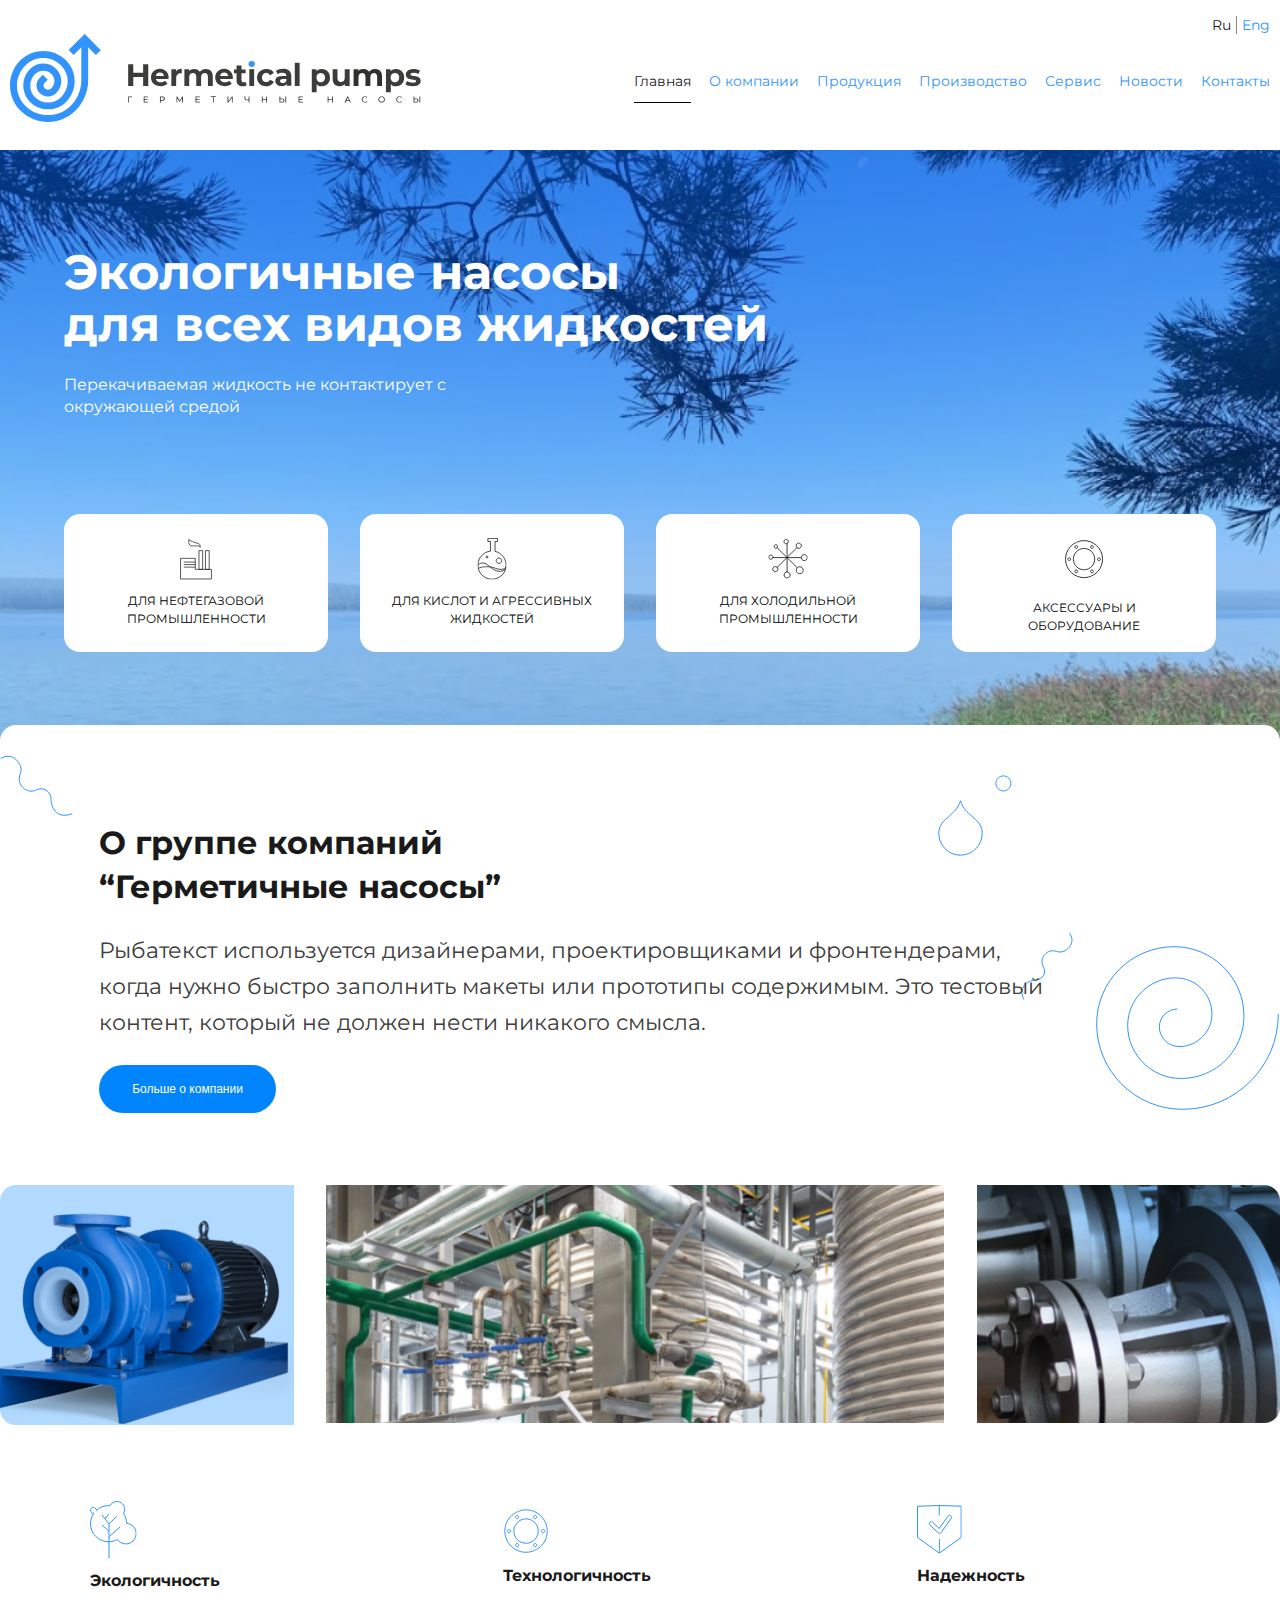
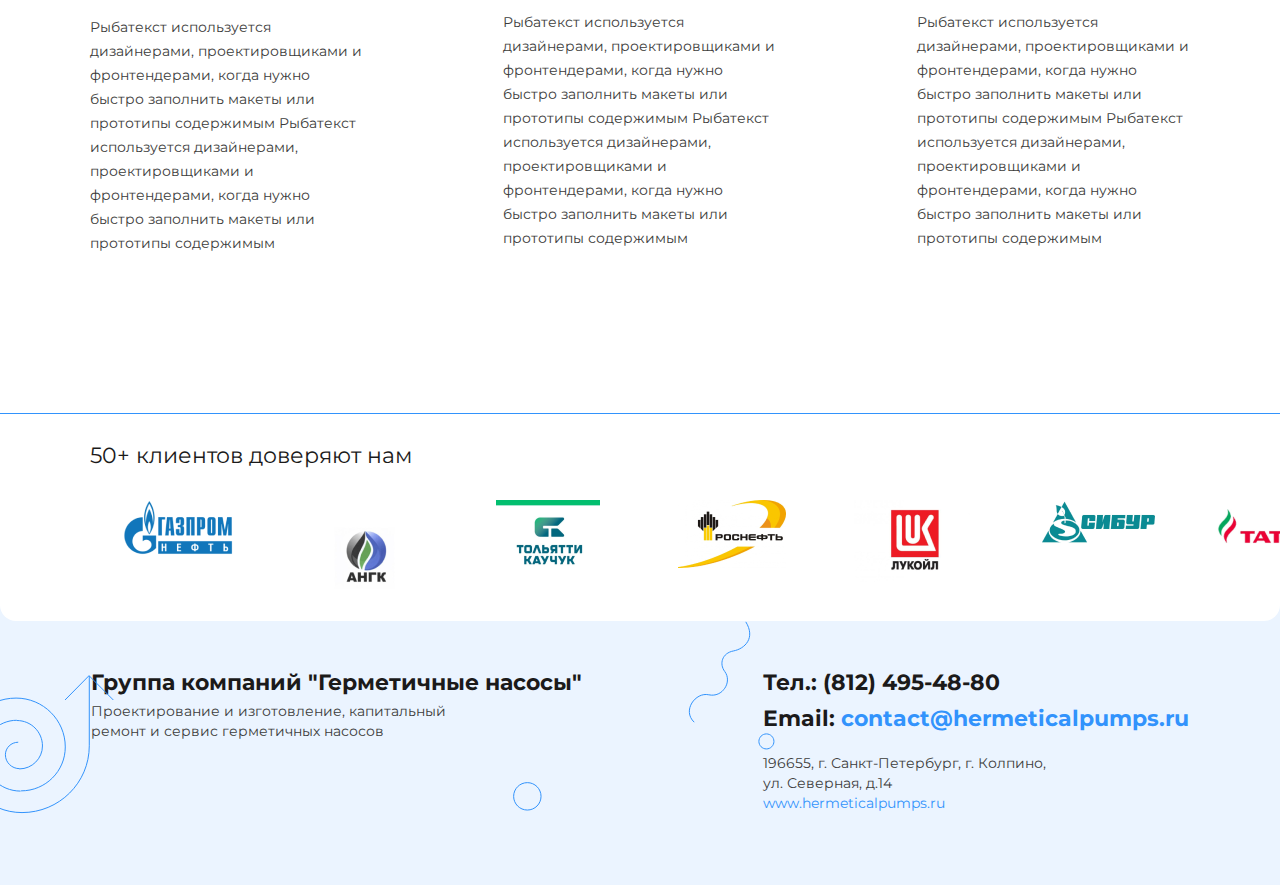
==== index.html @ 6dd5b25e "init" ====
<!DOCTYPE html>
<html lang="en">
  <head>
    <meta charset="UTF-8" />
    <meta http-equiv="X-UA-Compatible" content="IE=edge" />
    <meta name="viewport" content="width=device-width, initial-scale=1.0" />
    <title>Hermetical pump - герметичные насосы</title>
    <link
      rel="stylesheet"
      href="https://cdn.jsdelivr.net/npm/swiper@9/swiper-bundle.min.css"
    />
    <link rel="stylesheet" href="./styles/index.css" />
  </head>
  <body>
    <div class="lang-mobile">
      <button class="lang-btn active-lang" id="ru-mobile">Ru</button>
      <button class="lang-btn" id="eng-mobile">Eng</button>
    </div>
    <header class="header">
      <div class="container">
        <div class="lang">
          <button class="lang-btn active-lang" id="ru">Ru</button>
          <button class="lang-btn" id="eng">Eng</button>
        </div>
        <div class="header-items">
          <a class="logo" href="index.html">
            <img src="./images/logot.svg" alt="logo" />
          </a>
          <div class="header-burger">
            <span></span>
            <span></span>
            <span></span>
            <span></span>
          </div>
          <nav class="site-navigation">
            <ul class="header-nav">
              <li class="header-nav--item">
                <a href="./index.html" class="header-nav--link active-tab">
                  Главная
                </a>
              </li>
              <li class="header-nav--item">
                <a href="./about_company.html" class="header-nav--link">
                  О компании
                </a>
              </li>
              <li class="header-nav--item">
                <a href="./products.html" class="header-nav--link">
                  Продукция
                </a>
              </li>
              <li class="header-nav--item">
                <a href="./production.html" class="header-nav--link">
                  Производство
                </a>
              </li>
              <li class="header-nav--item">
                <a href="./service.html" class="header-nav--link"> Сервис </a>
              </li>
              <li class="header-nav--item">
                <a href="./news_blog.html" class="header-nav--link">
                  Новости
                </a>
              </li>
              <li class="header-nav--item">
                <a href="./contacts.html" class="header-nav--link">
                  Контакты
                </a>
              </li>
            </ul>
          </nav>
        </div>
      </div>
      <div class="mobile-line"></div>
      <p class="pages-name">Главная</p>
    </header>
    <main class="main">
      <div class="main-content">
        <div class="container">
          <div class="main-content--text">
            <h1 class="main-title">
              Экологичные насосы<br />
              для всех видов жидкостей
            </h1>
            <p class="main-descr">
              Перекачиваемая жидкость не контактирует с окружающей средой
            </p>
          </div>
          <div class="advantages">
            <div class="advantages-item">
              <img src="./images/Icon1.svg" alt="" class="advantages-item--icon"/>
              <p>ДЛЯ НЕФТЕГАЗОВОЙ ПРОМЫШЛЕННОСТИ</p>
            </div>
            <div class="advantages-item">
              <img src="./images/Icon2.svg" alt="" class="advantages-item--icon" />
              <p>ДЛЯ КИСЛОТ И АГРЕССИВНЫХ ЖИДКОСТЕЙ</p>
            </div>
            <div class="advantages-item">
              <img src="./images/Icon3.svg" alt="" class="advantages-item--icon"/>
              <p>ДЛЯ ХОЛОДИЛЬНОЙ ПРОМЫШЛЕННОСТИ</p>
            </div>
            <div class="advantages-item">
              <img src="./images/Icon4.svg" class="advantages-item--icon special-icon" alt=""/>
              <p>АКСЕССУАРЫ И ОБОРУДОВАНИЕ</p>
            </div>
          </div>
        </div>
      </div>
      <div class="about-company">
        <img src="./images/Vector.svg" alt="decor" class="decor1" />
        <img src="./images/Vector2.svg" alt="decor" class="decor2" />
        <div class="container">
          <div class="about-company--text">
            <h2 class="about-company--title">
              О группе компаний<br />
              “Герметичные насосы”
            </h2>
            <p class="about-company--descr">
              Рыбатекст используется дизайнерами, проектировщиками и
              фронтендерами, когда нужно быстро заполнить макеты или прототипы
              содержимым. Это тестовый контент, который не должен нести никакого
              смысла.
            </p>
            <div class="about-company--descr hidden">
              Рыбатекст используется дизайнерами, проектировщиками и
              фронтендерами, когда нужно быстро заполнить макеты или прототипы
              содержимым. Это тестовый контент, который не должен нести никакого
              смысла. Рыбатекст используется дизайнерами, проектировщиками и
              фронтендерами, когда нужно быстро заполнить макеты или прототипы
              содержимым. Это тестовый контент, который не должен нести никакого
              смысла. Рыбатекст используется дизайнерами, проектировщиками и
              фронтендерами, когда нужно быстро заполнить макеты или прототипы
              содержимым. Это тестовый контент, который не должен нести никакого
              смысла рыбатекст используется дизайнерами, проектировщиками и
              фронтендерами, когда нужно быстро заполнить макеты или прототипы
              содержимым. Это тестовый контент, который не должен нести никакого
              смысла рыбатекст используется дизайнерами, проектировщиками и
              фронтендерами, когда нужно быстро заполнить макеты или прототипы
              содержимым. Это тестовый контент, который не должен нести никакого
              смысла рыбатекст используется дизайнерами, проектировщиками и
              фронтендерами, когда нужно быстро заполнить макеты или прототипы
              содержимым. Это тестовый контент, который не должен нести никакого
              смысла. Рыбатекст используется дизайнерами, проектировщиками и
              фронтендерами, когда нужно быстро заполнить макеты или прототипы
              содержимым. Это тестовый контент, который не должен нести никакого
              смысла рыбатекст используется дизайнерами, проектировщиками и
              фронтендерами, когда нужно быстро заполнить макеты.
              <img
                src="./images/bigdecor_home.svg"
                alt="decor"
                class="text-decor1"
              />
              <img
                src="./images/snake_home.svg"
                alt="decor"
                class="text-decor2"
              />
              <img
                src="./images/spiral_home.svg"
                alt="decor"
                class="text-decor3"
              />
              <img
                src="./images/decorcirc_home.svg"
                alt="decor"
                class="text-decor4"
              />
              <img
                src="./images/biggercirc_home.svg"
                alt="decor"
                class="text-decor5"
              />
            </div>
            <button class="showMore">Больше о компании</button>
          </div>
          <div class="gallery">
            <div class="gallery--item">
              <img src="./images/gallery1.png" alt="photo" />
            </div>
            <div class="gallery--item">
              <img src="./images/gallery2.png" alt="photo" />
            </div>
            <div class="gallery--item">
              <img src="./images/gallery3.png" alt="photo" />
            </div>
            <div class="gallery-mobile--img">
              <img src="./images/mobilegallery.png" alt="photo" />
            </div>
          </div>
          <div class="company-character">
            <div class="company-character--item">
              <img src="./images/Icon_char2.svg" alt="" />
              <span class="character--item">Экологичность</span>
              <p class="character--text">
                Рыбатекст используется дизайнерами, проектировщиками и
                фронтендерами, когда нужно быстро заполнить макеты или прототипы
                содержимым Рыбатекст используется дизайнерами, проектировщиками
                и фронтендерами, когда нужно быстро заполнить макеты или
                прототипы содержимым
              </p>
            </div>
            <div class="company-character--item">
              <img src="./images/Icon_char.svg" alt="" />
              <span class="character--item">Технологичность</span>
              <p class="character--text">
                Рыбатекст используется дизайнерами, проектировщиками и
                фронтендерами, когда нужно быстро заполнить макеты или прототипы
                содержимым Рыбатекст используется дизайнерами, проектировщиками
                и фронтендерами, когда нужно быстро заполнить макеты или
                прототипы содержимым
              </p>
            </div>
            <div class="company-character--item">
              <img src="./images/Icon_char1.svg" alt="" />
              <span class="character--item">Надежность</span>
              <p class="character--text">
                Рыбатекст используется дизайнерами, проектировщиками и
                фронтендерами, когда нужно быстро заполнить макеты или прототипы
                содержимым Рыбатекст используется дизайнерами, проектировщиками
                и фронтендерами, когда нужно быстро заполнить макеты или
                прототипы содержимым
              </p>
            </div>
          </div>
        </div>
        <div class="decor-line">
          <!--decor line-->
        </div>
        <div class="container">
          <div class="partners">
            <p class="partners-counter">50+ клиентов доверяют нам</p>
            <div class="partners-list logoSwiper">
              <div class="swiper-wrapper">
                <div class="partners-list--item swiper-slide">
                  <img src="./images/gazprom.png" alt="partners logo" />
                </div>
                <div class="partners-list--item swiper-slide">
                  <img src="./images/partner6.png" alt="partners logo" />
                </div>
                <div class="partners-list--item swiper-slide">
                  <img src="./images/partner3.png" alt="partners logo" />
                </div>
                <div class="partners-list--item swiper-slide">
                  <img src="./images/partner2.png" alt="partners logo" />
                </div>
                <div class="partners-list--item swiper-slide">
                  <img src="./images/partner5.png" alt="partners logo" />
                </div>
                <div class="partners-list--item swiper-slide">
                  <img src="./images/partner1.png" alt="partners logo" />
                </div>
                <div class="partners-list--item swiper-slide">
                  <img src="./images/partner4.png" alt="partners logo" />
                </div>
                <div class="partners-list--item swiper-slide">
                  <img src="./images/K_Azot.svg" alt="partners logo" />
                </div>
                <div class="partners-list--item swiper-slide">
                  <img src="./images/company_logo32.png" alt="partners logo" />
                </div>
                <div class="partners-list--item swiper-slide">
                  <img src="./images/Bashneft.svg" alt="partners logo" />
                </div>
                <div class="partners-list--item swiper-slide">
                  <img src="./images/ink.png" alt="partners logo" />
                </div>
                <div class="partners-list--item swiper-slide">
                  <img src="./images/Transneft.svg" alt="partners logo" />
                </div>
                <div class="partners-list--item swiper-slide">
                  <img src="./images/poliom.png" alt="partners logo" />
                </div>
              </div>
            </div>
            <div class="partners-list logoSwiper hidden-on-desktop">
              <div class="swiper-wrapper">
                <div class="partners-list--item swiper-slide">
                  <img src="./images/partner4.png" alt="partners logo" />
                </div>
                <div class="partners-list--item swiper-slide">
                  <img src="./images/K_Azot.svg" alt="partners logo" />
                </div>
                <div class="partners-list--item swiper-slide">
                  <img src="./images/company_logo32.png" alt="partners logo" />
                </div>
                <div class="partners-list--item swiper-slide">
                  <img src="./images/Bashneft.svg" alt="partners logo" />
                </div>
                <div class="partners-list--item swiper-slide">
                  <img src="./images/ink.png" alt="partners logo" />
                </div>
                <div class="partners-list--item swiper-slide">
                  <img src="./images/Transneft.svg" alt="partners logo" />
                </div>
                <div class="partners-list--item swiper-slide">
                  <img src="./images/poliom.png" alt="partners logo" />
                </div>
                <div class="partners-list--item swiper-slide">
                  <img src="./images/gazprom.png" alt="partners logo" />
                </div>
                <div class="partners-list--item swiper-slide">
                  <img src="./images/partner6.png" alt="partners logo" />
                </div>
                <div class="partners-list--item swiper-slide">
                  <img src="./images/partner3.png" alt="partners logo" />
                </div>
                <div class="partners-list--item swiper-slide">
                  <img src="./images/partner2.png" alt="partners logo" />
                </div>
                <div class="partners-list--item swiper-slide">
                  <img src="./images/partner5.png" alt="partners logo" />
                </div>
                <div class="partners-list--item swiper-slide">
                  <img src="./images/partner1.png" alt="partners logo" />
                </div>
              </div>
            </div>
          </div>
        </div>
      </div>
    </main>
    <footer class="footer">
      <img src="./images/Footer.svg" alt="decor img" class="footerDecor" />
      <img src="./images/Footer2.svg" alt="decor img" class="footerDecor2" />
      <img
        src="./images/Framefooter.svg"
        alt="decor img"
        class="footerDecor3"
      />
      <div class="container footer-block">
        <div class="footer-text">
          <h3 class="footer-title">Группа компаний "Герметичные насосы"</h3>
          <p class="footer-descr">
            Проектирование и изготовление, капитальный ремонт и сервис
            герметичных насосов
          </p>
        </div>
        <div class="footer-contacts">
          <div class="phone">
            Тел.:<a href="tel:+7(812)495-48-80"> (812) 495-48-80</a>
          </div>
          <p class="mail">
            Email:
            <a class="mail-link" href="mailto:contact@hermeticalpumps.ru"
              >contact@hermeticalpumps.ru</a
            >
          </p>
          <p class="adress">
            196655, г. Санкт-Петербург, г. Колпино,<br />
            ул. Северная, д.14<br />
            <a href="https://www.hermeticalpumps.ru/" class="site"
              >www.hermeticalpumps.ru</a
            >
          </p>
        </div>
      </div>
    </footer>
    <script src="https://cdn.jsdelivr.net/npm/swiper@9/swiper-bundle.min.js"></script>
    <script src="./js_swiper/swiper2.js"></script>
    <script src="./index.js"></script>
  </body>
</html>
---- styles/index.css ----
@import './vars.css';
@import './fonts.css';
@import './global.css';
@import './components/header.css';
@import './components/main.css';
@import './components/products.css';
@import './components/about_company.css';
@import './components/production.css';
@import './components/contacts.css';
@import './components/news_blog.css';
@import './components/news_page_v2.css';
@import './components/news_page.css';
@import './components/allnews_mobile.css';
@import './components/footer.css';
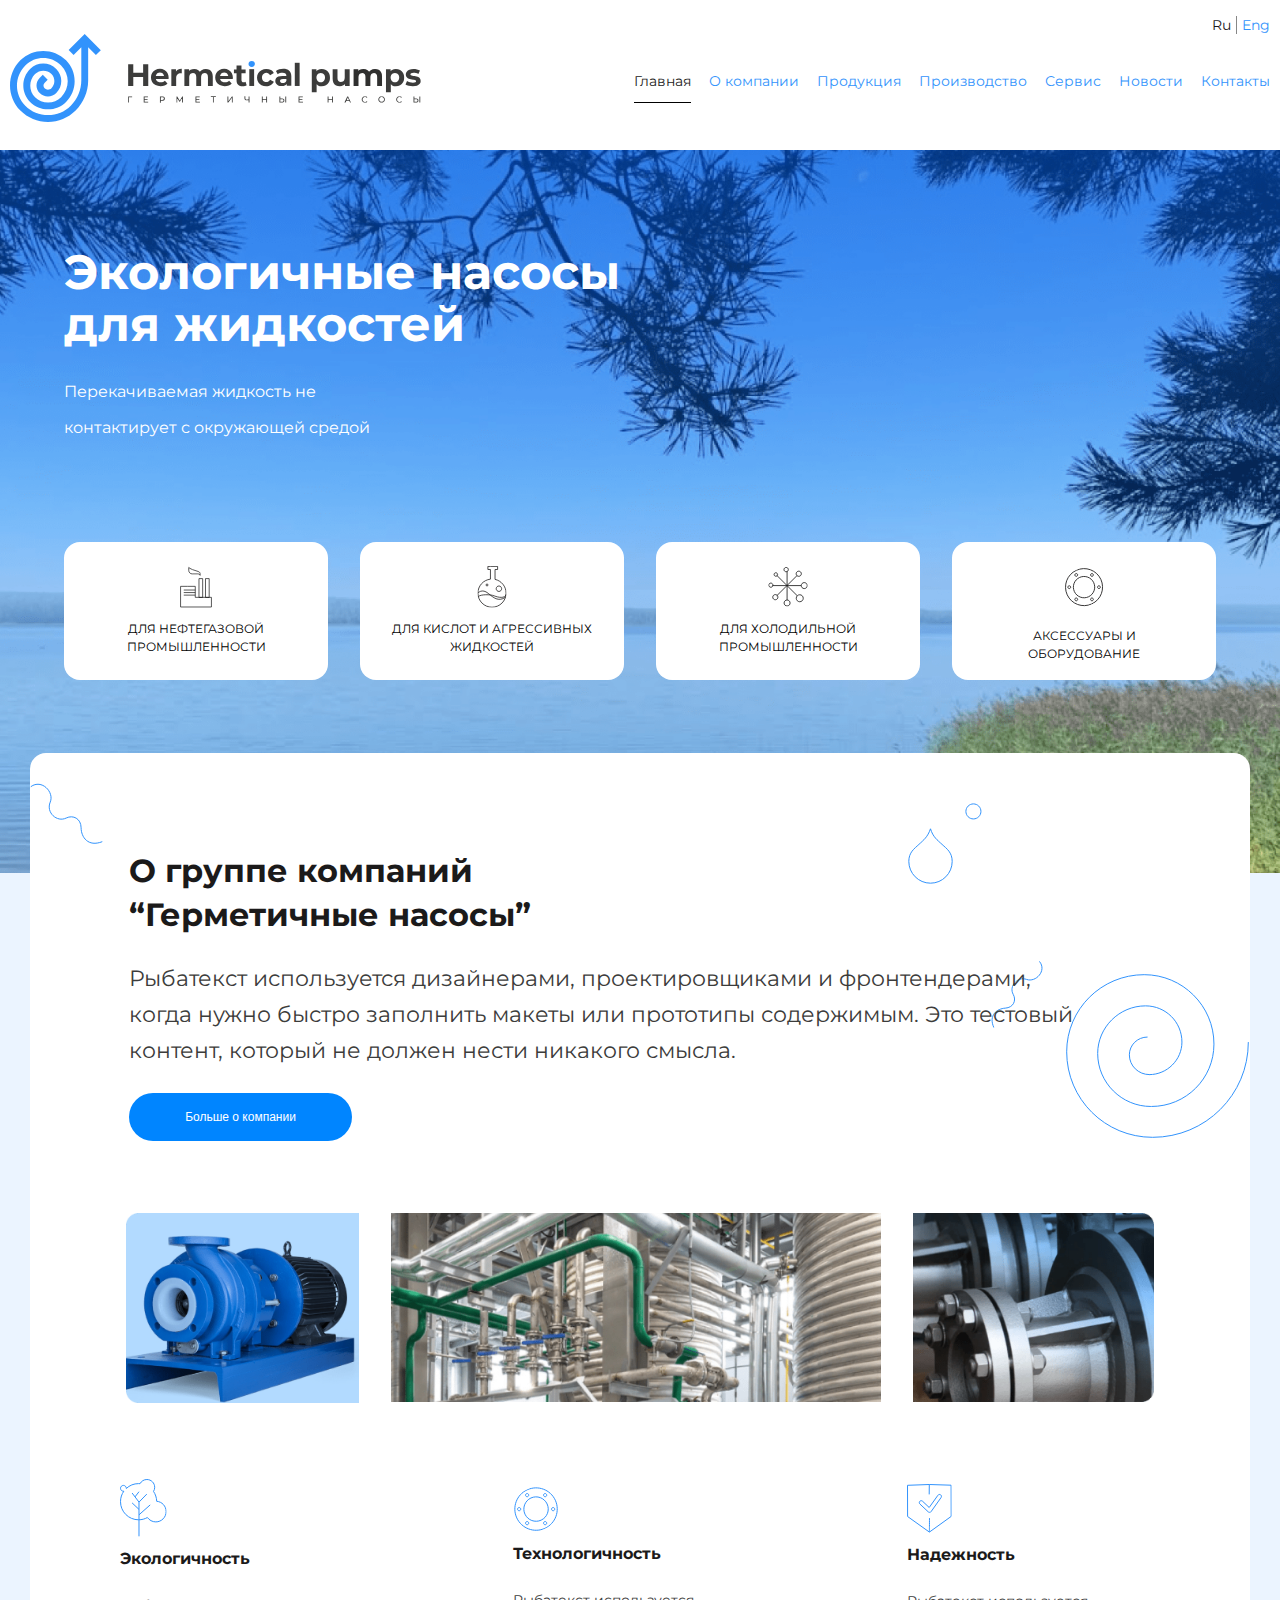
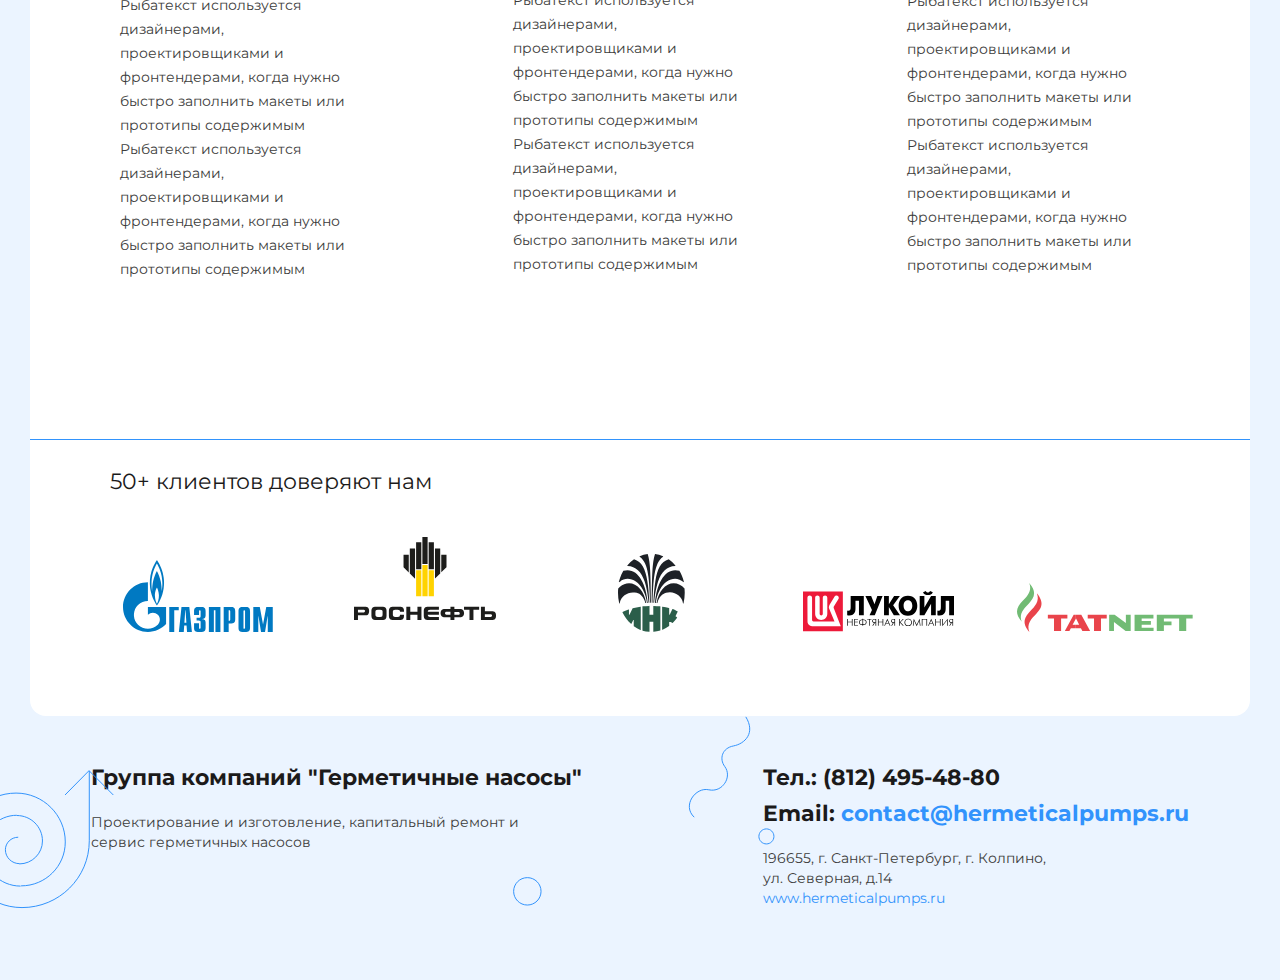
==== commit 3a3de268: "fix1306" ====
--- a/index.html
+++ b/index.html
@@ -12,10 +12,6 @@
     <link rel="stylesheet" href="./styles/index.css" />
   </head>
   <body>
-    <div class="lang-mobile">
-      <button class="lang-btn active-lang" id="ru-mobile">Ru</button>
-      <button class="lang-btn" id="eng-mobile">Eng</button>
-    </div>
     <header class="header">
       <div class="container">
         <div class="lang">
@@ -68,6 +64,10 @@
                 </a>
               </li>
             </ul>
+            <div class="lang-mobile">
+              <button class="lang-btn active-lang" id="ru-mobile">Ru</button>
+              <button class="lang-btn" id="eng-mobile">Eng</button>
+            </div>
           </nav>
         </div>
       </div>
@@ -80,7 +80,7 @@
           <div class="main-content--text">
             <h1 class="main-title">
               Экологичные насосы<br />
-              для всех видов жидкостей
+              для жидкостей
             </h1>
             <p class="main-descr">
               Перекачиваемая жидкость не контактирует с окружающей средой
@@ -223,95 +223,83 @@
             </div>
           </div>
         </div>
-        <div class="decor-line">
+        <div class="decor-line mobile-v">
           <!--decor line-->
         </div>
         <div class="container">
           <div class="partners">
             <p class="partners-counter">50+ клиентов доверяют нам</p>
             <div class="partners-list logoSwiper">
-              <div class="swiper-wrapper">
+              <div class="swiper-wrapper partners-wrapper">
+                <div class="partners-list--item swiper-slide">
+                  <img src="./images/gazprom.svg" alt="partners logo" />
+                </div>
+                <div class="partners-list--item swiper-slide">
+                  <img src="./images/Rosneft.svg" alt="partners logo" />
+                </div>
+                <div class="partners-list--item swiper-slide">
+                  <img src="./images/Ink.svg" alt="partners logo" />
+                </div>
+                <div class="partners-list--item swiper-slide">
+                  <img src="./images/lukoil.svg" alt="partners logo" />
+                </div>
+                <div class="partners-list--item swiper-slide">
+                  <img src="./images/tatneft.svg" alt="partners logo" />
+                </div>
+                <div class="partners-list--item swiper-slide">
+                  <img src="./images/Bashneft.svg" alt="partners logo" />
+                </div>
+                <div class="partners-list--item swiper-slide">
+                  <img src="./images/acron.svg" alt="partners logo" />
+                </div>
+                <div class="partners-list--item swiper-slide">
+                  <img src="./images/K_Azot.svg" alt="partners logo" />
+                </div>
+                <div class="partners-list--item swiper-slide">
+                  <img src="./images/Sibur_Tumen.svg" alt="partners logo" />
+                </div>
+                <div class="partners-list--item swiper-slide">
+                  <img src="./images/Bashneft.svg" alt="partners logo" />
+                </div>
+                <div class="partners-list--item swiper-slide">
+                  <img src="./images/Gazprom_pererabotka.svg" alt="partners logo" />
+                </div>
+                <div class="partners-list--item swiper-slide">
+                  <img src="./images/Gazprom_neft.svg" alt="partners logo" />
+                </div>
+                <div class="partners-list--item swiper-slide">
+                  <img src="./images/poliom.png" alt="partners logo" />
+                </div>
+              </div>
+            </div>
+            <div class="partners-list logoSwiper hidden-on-desktop">
+              <div class="swiper-wrapper partners-wrapper">
+                <div class="partners-list--item swiper-slide">
+                  <img src="./images/tatneft.svg" alt="partners logo" />
+                </div>
+                <div class="partners-list--item swiper-slide">
+                  <img src="./images/lukoil.svg" alt="partners logo" />
+                </div>
+                <div class="partners-list--item swiper-slide">
+                  <img src="./images/company_logo32.png" alt="partners logo" />
+                </div>
+                <div class="partners-list--item swiper-slide">
+                  <img src="./images/Bashneft.svg" alt="partners logo" />
+                </div>
+                <div class="partners-list--item swiper-slide">
+                  <img src="./images/ink.png" alt="partners logo" />
+                </div>
+                <div class="partners-list--item swiper-slide">
+                  <img src="./images/Transnef.svg" alt="partners logo" />
+                </div>
+                <div class="partners-list--item swiper-slide">
+                  <img src="./images/poliom.png" alt="partners logo" />
+                </div>
                 <div class="partners-list--item swiper-slide">
                   <img src="./images/gazprom.png" alt="partners logo" />
                 </div>
                 <div class="partners-list--item swiper-slide">
-                  <img src="./images/partner6.png" alt="partners logo" />
-                </div>
-                <div class="partners-list--item swiper-slide">
-                  <img src="./images/partner3.png" alt="partners logo" />
-                </div>
-                <div class="partners-list--item swiper-slide">
-                  <img src="./images/partner2.png" alt="partners logo" />
-                </div>
-                <div class="partners-list--item swiper-slide">
-                  <img src="./images/partner5.png" alt="partners logo" />
-                </div>
-                <div class="partners-list--item swiper-slide">
-                  <img src="./images/partner1.png" alt="partners logo" />
-                </div>
-                <div class="partners-list--item swiper-slide">
-                  <img src="./images/partner4.png" alt="partners logo" />
-                </div>
-                <div class="partners-list--item swiper-slide">
-                  <img src="./images/K_Azot.svg" alt="partners logo" />
-                </div>
-                <div class="partners-list--item swiper-slide">
-                  <img src="./images/company_logo32.png" alt="partners logo" />
-                </div>
-                <div class="partners-list--item swiper-slide">
-                  <img src="./images/Bashneft.svg" alt="partners logo" />
-                </div>
-                <div class="partners-list--item swiper-slide">
-                  <img src="./images/ink.png" alt="partners logo" />
-                </div>
-                <div class="partners-list--item swiper-slide">
-                  <img src="./images/Transneft.svg" alt="partners logo" />
-                </div>
-                <div class="partners-list--item swiper-slide">
-                  <img src="./images/poliom.png" alt="partners logo" />
-                </div>
-              </div>
-            </div>
-            <div class="partners-list logoSwiper hidden-on-desktop">
-              <div class="swiper-wrapper">
-                <div class="partners-list--item swiper-slide">
-                  <img src="./images/partner4.png" alt="partners logo" />
-                </div>
-                <div class="partners-list--item swiper-slide">
-                  <img src="./images/K_Azot.svg" alt="partners logo" />
-                </div>
-                <div class="partners-list--item swiper-slide">
-                  <img src="./images/company_logo32.png" alt="partners logo" />
-                </div>
-                <div class="partners-list--item swiper-slide">
-                  <img src="./images/Bashneft.svg" alt="partners logo" />
-                </div>
-                <div class="partners-list--item swiper-slide">
-                  <img src="./images/ink.png" alt="partners logo" />
-                </div>
-                <div class="partners-list--item swiper-slide">
-                  <img src="./images/Transneft.svg" alt="partners logo" />
-                </div>
-                <div class="partners-list--item swiper-slide">
-                  <img src="./images/poliom.png" alt="partners logo" />
-                </div>
-                <div class="partners-list--item swiper-slide">
-                  <img src="./images/gazprom.png" alt="partners logo" />
-                </div>
-                <div class="partners-list--item swiper-slide">
-                  <img src="./images/partner6.png" alt="partners logo" />
-                </div>
-                <div class="partners-list--item swiper-slide">
-                  <img src="./images/partner3.png" alt="partners logo" />
-                </div>
-                <div class="partners-list--item swiper-slide">
-                  <img src="./images/partner2.png" alt="partners logo" />
-                </div>
-                <div class="partners-list--item swiper-slide">
-                  <img src="./images/partner5.png" alt="partners logo" />
-                </div>
-                <div class="partners-list--item swiper-slide">
-                  <img src="./images/partner1.png" alt="partners logo" />
+                  <img src="./images/sib.png" alt="partners logo" />
                 </div>
               </div>
             </div>
@@ -320,14 +308,14 @@
       </div>
     </main>
     <footer class="footer">
-      <img src="./images/Footer.svg" alt="decor img" class="footerDecor" />
-      <img src="./images/Footer2.svg" alt="decor img" class="footerDecor2" />
       <img
-        src="./images/Framefooter.svg"
-        alt="decor img"
-        class="footerDecor3"
-      />
+          src="./images/Framefooter.svg"
+          alt="decor img"
+          class="footerDecor3"
+        />
       <div class="container footer-block">
+        <img src="./images/Footer.svg" alt="decor img" class="footerDecor" />
+        <img src="./images/Footer2.svg" alt="decor img" class="footerDecor2" />
         <div class="footer-text">
           <h3 class="footer-title">Группа компаний "Герметичные насосы"</h3>
           <p class="footer-descr">
